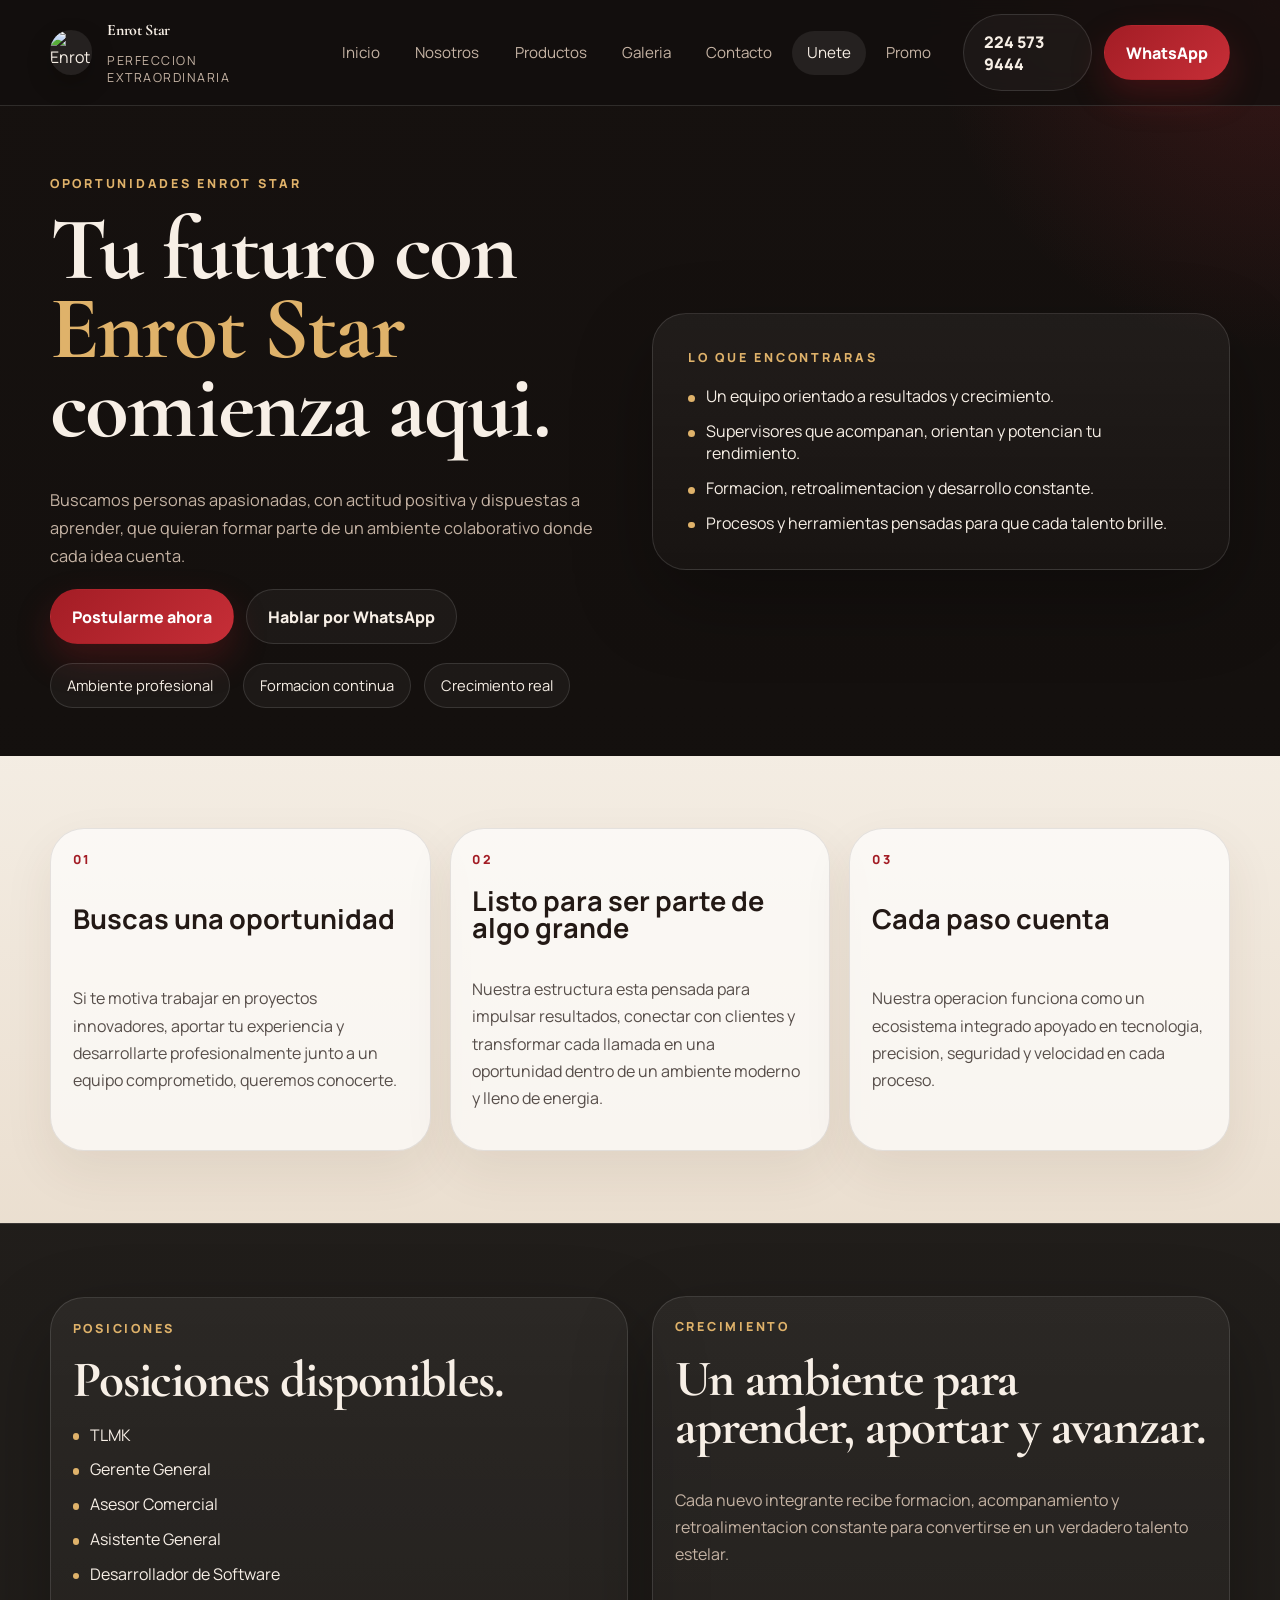
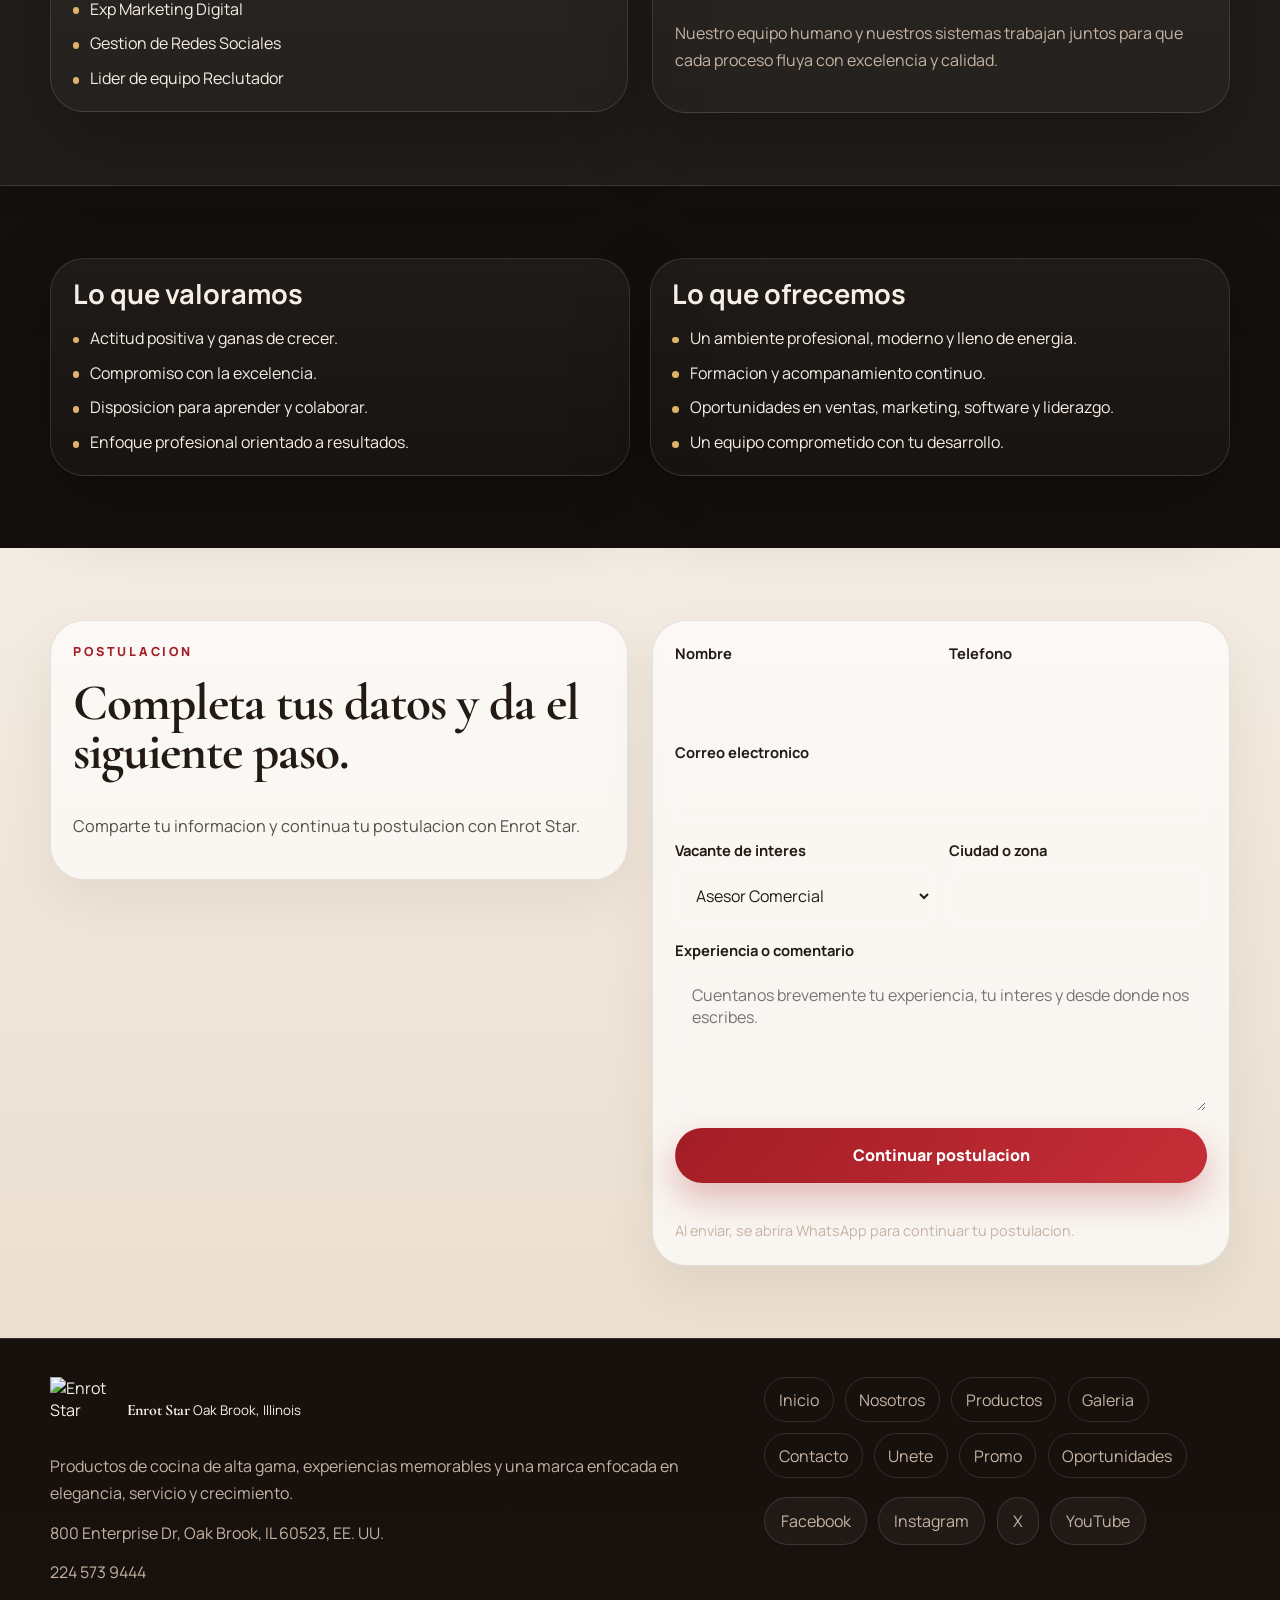
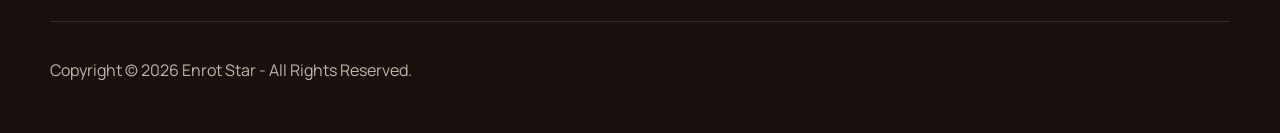
==== reclutamiento/index.html @ 2f328eff "Initial Enrot Star site" ====
<!DOCTYPE html>
<html lang="es">
  <head>
    <meta charset="UTF-8" />
    <meta name="viewport" content="width=device-width, initial-scale=1.0" />
    <title>Oportunidades | Enrot Star</title>
    <meta
      name="description"
      content="Forma parte de Enrot Star y descubre oportunidades en ventas, reclutamiento, marketing y tecnologia."
    />
    <link rel="preconnect" href="https://fonts.googleapis.com" />
    <link rel="preconnect" href="https://fonts.gstatic.com" crossorigin />
    <link
      href="https://fonts.googleapis.com/css2?family=Cormorant+Garamond:wght@500;600;700&family=Manrope:wght@400;500;600;700;800&display=swap"
      rel="stylesheet"
    />
    <link rel="stylesheet" href="../styles.css" />
  </head>
  <body data-page="careers">
    <div class="site-wrap">
      <div data-site-header></div>

      <main>
        <section class="hero">
          <div class="container landing-grid">
            <div class="stack">
              <span class="eyebrow">Oportunidades Enrot Star</span>
              <h1 class="hero-title">Tu futuro con <span class="hero-accent">Enrot Star</span> comienza aqui.</h1>
              <p class="hero-copy">
                Buscamos personas apasionadas, con actitud positiva y dispuestas a aprender, que
                quieran formar parte de un ambiente colaborativo donde cada idea cuenta.
              </p>
              <div class="btn-row">
                <a class="btn btn-primary" href="#formulario">Postularme ahora</a>
                <a class="btn btn-secondary" href="https://wa.me/12245739444" target="_blank" rel="noopener">
                  Hablar por WhatsApp
                </a>
              </div>
              <div class="meta-row">
                <span class="meta-chip">Ambiente profesional</span>
                <span class="meta-chip">Formacion continua</span>
                <span class="meta-chip">Crecimiento real</span>
              </div>
            </div>

            <article class="hero-panel stack">
              <span class="eyebrow">Lo que encontraras</span>
              <ul class="list">
                <li>Un equipo orientado a resultados y crecimiento.</li>
                <li>Supervisores que acompanan, orientan y potencian tu rendimiento.</li>
                <li>Formacion, retroalimentacion y desarrollo constante.</li>
                <li>Procesos y herramientas pensadas para que cada talento brille.</li>
              </ul>
            </article>
          </div>
        </section>

        <section class="section section-cream">
          <div class="container grid-3">
            <article class="detail-card stack">
              <span class="eyebrow eyebrow-dark">01</span>
              <h2 class="detail-title">Buscas una oportunidad</h2>
              <p class="detail-copy">
                Si te motiva trabajar en proyectos innovadores, aportar tu experiencia y
                desarrollarte profesionalmente junto a un equipo comprometido, queremos conocerte.
              </p>
            </article>
            <article class="detail-card stack">
              <span class="eyebrow eyebrow-dark">02</span>
              <h2 class="detail-title">Listo para ser parte de algo grande</h2>
              <p class="detail-copy">
                Nuestra estructura esta pensada para impulsar resultados, conectar con clientes y
                transformar cada llamada en una oportunidad dentro de un ambiente moderno y lleno de
                energia.
              </p>
            </article>
            <article class="detail-card stack">
              <span class="eyebrow eyebrow-dark">03</span>
              <h2 class="detail-title">Cada paso cuenta</h2>
              <p class="detail-copy">
                Nuestra operacion funciona como un ecosistema integrado apoyado en tecnologia,
                precision, seguridad y velocidad en cada proceso.
              </p>
            </article>
          </div>
        </section>

        <section class="section section-paper">
          <div class="container split-grid">
            <article class="detail-card stack">
              <span class="eyebrow">Posiciones</span>
              <h2 class="section-title">Posiciones disponibles.</h2>
              <ul class="detail-list">
                <li>TLMK</li>
                <li>Gerente General</li>
                <li>Asesor Comercial</li>
                <li>Asistente General</li>
                <li>Desarrollador de Software</li>
                <li>Exp Marketing Digital</li>
                <li>Gestion de Redes Sociales</li>
                <li>Lider de equipo Reclutador</li>
              </ul>
            </article>

            <article class="detail-card stack">
              <span class="eyebrow">Crecimiento</span>
              <h2 class="section-title">Un ambiente para aprender, aportar y avanzar.</h2>
              <p class="detail-copy">
                Cada nuevo integrante recibe formacion, acompanamiento y retroalimentacion
                constante para convertirse en un verdadero talento estelar.
              </p>
              <p class="detail-copy">
                Nuestro equipo humano y nuestros sistemas trabajan juntos para que cada proceso
                fluya con excelencia y calidad.
              </p>
            </article>
          </div>
        </section>

        <section class="section">
          <div class="container faq-grid">
            <article class="faq-card stack">
              <h3 class="detail-title">Lo que valoramos</h3>
              <ul class="faq-list">
                <li>Actitud positiva y ganas de crecer.</li>
                <li>Compromiso con la excelencia.</li>
                <li>Disposicion para aprender y colaborar.</li>
                <li>Enfoque profesional orientado a resultados.</li>
              </ul>
            </article>
            <article class="faq-card stack">
              <h3 class="detail-title">Lo que ofrecemos</h3>
              <ul class="faq-list">
                <li>Un ambiente profesional, moderno y lleno de energia.</li>
                <li>Formacion y acompanamiento continuo.</li>
                <li>Oportunidades en ventas, marketing, software y liderazgo.</li>
                <li>Un equipo comprometido con tu desarrollo.</li>
              </ul>
            </article>
          </div>
        </section>

        <section class="section section-cream" id="formulario">
          <div class="container contact-grid">
            <article class="contact-panel stack">
              <span class="eyebrow eyebrow-dark">Postulacion</span>
              <h2 class="section-title">Completa tus datos y da el siguiente paso.</h2>
              <p class="section-copy">
                Comparte tu informacion y continua tu postulacion con Enrot Star.
              </p>
            </article>

            <section class="form-shell stack">
              <form class="form-grid two-col" data-whatsapp-form data-form-type="empleo">
                <div class="field">
                  <label class="label" for="landing-name">Nombre</label>
                  <input id="landing-name" name="Nombre" data-label="Nombre" type="text" required />
                </div>
                <div class="field">
                  <label class="label" for="landing-phone">Telefono</label>
                  <input id="landing-phone" name="Telefono" data-label="Telefono" type="tel" required />
                </div>
                <div class="field full">
                  <label class="label" for="landing-email">Correo electronico</label>
                  <input id="landing-email" name="Correo electronico" data-label="Correo electronico" type="email" required />
                </div>
                <div class="field">
                  <label class="label" for="landing-role">Vacante de interes</label>
                  <select id="landing-role" name="Vacante de interes" data-label="Vacante de interes">
                    <option value="Asesor Comercial">Asesor Comercial</option>
                    <option value="Lider de equipo Reclutador">Lider de equipo Reclutador</option>
                    <option value="TLMK">TLMK</option>
                    <option value="Exp Marketing Digital">Exp Marketing Digital</option>
                    <option value="Gestion de Redes Sociales">Gestion de Redes Sociales</option>
                    <option value="Desarrollador de Software">Desarrollador de Software</option>
                  </select>
                </div>
                <div class="field">
                  <label class="label" for="landing-city">Ciudad o zona</label>
                  <input id="landing-city" name="Ciudad o zona" data-label="Ciudad o zona" type="text" />
                </div>
                <div class="field full">
                  <label class="label" for="landing-message">Experiencia o comentario</label>
                  <textarea
                    id="landing-message"
                    name="Experiencia"
                    data-label="Experiencia"
                    placeholder="Cuentanos brevemente tu experiencia, tu interes y desde donde nos escribes."
                  ></textarea>
                </div>
                <div class="field full">
                  <button class="btn btn-primary" type="submit">Continuar postulacion</button>
                  <div class="form-status" data-form-status></div>
                  <div class="form-note">
                    Al enviar, se abrira WhatsApp para continuar tu postulacion.
                  </div>
                </div>
              </form>
            </section>
          </div>
        </section>
      </main>

      <div data-site-footer></div>
    </div>

    <script src="../script.js"></script>
  </body>
</html>
---- styles.css ----
:root {
  --bg: #120f0d;
  --bg-soft: #1f1713;
  --panel: #211814;
  --panel-strong: #2b1f1a;
  --paper: #f8f1e7;
  --paper-soft: #efe3d4;
  --text: #f7efe6;
  --text-dark: #231915;
  --muted: #c5b3a4;
  --line: rgba(255, 255, 255, 0.12);
  --line-dark: rgba(35, 25, 21, 0.12);
  --brand: #a31d25;
  --brand-strong: #c62e37;
  --accent: #dfb26a;
  --shadow: 0 30px 80px rgba(0, 0, 0, 0.28);
  --radius-xl: 34px;
  --radius-lg: 24px;
  --radius-md: 18px;
  --radius-sm: 12px;
  --max-width: 1180px;
}

* {
  box-sizing: border-box;
}

html {
  scroll-behavior: smooth;
}

body {
  margin: 0;
  font-family: "Manrope", sans-serif;
  background:
    radial-gradient(circle at top right, rgba(198, 46, 55, 0.2), transparent 22rem),
    linear-gradient(180deg, #16110f 0%, #120f0d 42%, #18110d 100%);
  color: var(--text);
}

img {
  max-width: 100%;
  display: block;
}

a {
  color: inherit;
  text-decoration: none;
}

button,
input,
textarea,
select {
  font: inherit;
}

.site-wrap {
  min-height: 100vh;
}

.container {
  width: min(var(--max-width), calc(100% - 2rem));
  margin: 0 auto;
}

.stack {
  display: grid;
  gap: 1.2rem;
}

.section {
  padding: 4.5rem 0;
}

.section-cream {
  background: linear-gradient(180deg, rgba(248, 241, 231, 0.98), rgba(239, 227, 212, 0.98));
  color: var(--text-dark);
}

.section-paper {
  background: rgba(248, 241, 231, 0.06);
  border-top: 1px solid var(--line);
  border-bottom: 1px solid var(--line);
}

.eyebrow {
  letter-spacing: 0.22em;
  text-transform: uppercase;
  font-size: 0.78rem;
  font-weight: 800;
  color: var(--accent);
}

.eyebrow-dark {
  color: var(--brand);
}

.section-title,
.page-title,
.hero-title,
.card-title,
.footer-brand strong {
  font-family: "Cormorant Garamond", serif;
  font-weight: 700;
  letter-spacing: -0.02em;
}

.section-title,
.page-title {
  margin: 0;
  font-size: clamp(2rem, 4vw, 3.4rem);
  line-height: 0.95;
}

.section-copy,
.page-copy,
.hero-copy {
  font-size: 1.02rem;
  line-height: 1.72;
  color: var(--muted);
}

.section-cream .section-copy,
.section-cream .page-copy,
.section-cream .meta-copy,
.section-cream .detail-copy {
  color: rgba(35, 25, 21, 0.76);
}

.chip-row,
.meta-row,
.btn-row {
  display: flex;
  flex-wrap: wrap;
  gap: 0.8rem;
}

.chip,
.meta-chip {
  border: 1px solid var(--line);
  background: rgba(255, 255, 255, 0.04);
  color: var(--text);
  border-radius: 999px;
  padding: 0.72rem 1rem;
  font-size: 0.92rem;
}

.section-cream .chip,
.section-cream .meta-chip {
  border-color: rgba(35, 25, 21, 0.1);
  background: rgba(35, 25, 21, 0.04);
  color: var(--text-dark);
}

.btn {
  display: inline-flex;
  align-items: center;
  justify-content: center;
  gap: 0.65rem;
  min-height: 3.25rem;
  padding: 0.95rem 1.3rem;
  border-radius: 999px;
  border: 1px solid transparent;
  font-weight: 800;
  transition: transform 180ms ease, background 180ms ease, border-color 180ms ease;
}

.btn:hover {
  transform: translateY(-2px);
}

.btn-primary {
  background: linear-gradient(135deg, var(--brand) 0%, var(--brand-strong) 100%);
  color: #fff;
  box-shadow: 0 16px 35px rgba(163, 29, 37, 0.28);
}

.btn-secondary {
  background: rgba(255, 255, 255, 0.04);
  border-color: var(--line);
}

.btn-light {
  background: rgba(35, 25, 21, 0.06);
  color: var(--text-dark);
  border-color: rgba(35, 25, 21, 0.12);
}

.btn-ghost {
  background: transparent;
  border-color: var(--line);
}

.header-shell {
  position: sticky;
  top: 0;
  z-index: 40;
  backdrop-filter: blur(18px);
  background: rgba(18, 15, 13, 0.78);
  border-bottom: 1px solid var(--line);
}

.header-bar {
  display: flex;
  align-items: center;
  justify-content: space-between;
  gap: 1rem;
  padding: 0.9rem 0;
}

.brand {
  display: inline-flex;
  align-items: center;
  gap: 0.95rem;
}

.brand img {
  width: 2.8rem;
  height: 2.8rem;
  border-radius: 999px;
  object-fit: cover;
  background: rgba(255, 255, 255, 0.08);
  box-shadow: 0 10px 24px rgba(0, 0, 0, 0.24);
}

.brand small {
  display: block;
  color: var(--muted);
  font-size: 0.78rem;
  letter-spacing: 0.12em;
  text-transform: uppercase;
}

.desktop-nav {
  display: flex;
  align-items: center;
  gap: 0.3rem;
}

.desktop-nav a,
.mobile-nav a {
  padding: 0.72rem 0.95rem;
  border-radius: 999px;
  font-size: 0.95rem;
  color: var(--muted);
}

.desktop-nav a:hover,
.desktop-nav a[aria-current="page"],
.mobile-nav a:hover,
.mobile-nav a[aria-current="page"] {
  color: var(--text);
  background: rgba(255, 255, 255, 0.08);
}

.header-cta {
  display: flex;
  align-items: center;
  gap: 0.75rem;
}

.mobile-toggle {
  display: none;
  width: 3rem;
  height: 3rem;
  border-radius: 999px;
  border: 1px solid var(--line);
  background: rgba(255, 255, 255, 0.05);
  color: var(--text);
}

.mobile-drawer {
  display: none;
  border-top: 1px solid var(--line);
}

.mobile-drawer-inner {
  padding: 1rem 0 1.4rem;
}

.mobile-nav {
  display: grid;
  gap: 0.35rem;
}

.mobile-nav a,
.mobile-actions a {
  border: 1px solid var(--line);
}

.mobile-actions {
  display: grid;
  gap: 0.8rem;
  margin-top: 1rem;
}

body.nav-open .mobile-drawer {
  display: block;
}

.hero {
  padding: 4.3rem 0 3rem;
}

.hero-grid,
.page-hero-grid,
.split-grid,
.contact-grid,
.promo-grid,
.landing-grid {
  display: grid;
  gap: 1.5rem;
  align-items: center;
}

.hero-grid {
  grid-template-columns: 1.2fr 0.8fr;
}

.hero-panel,
.page-hero-card,
.panel,
.card,
.detail-card,
.contact-panel,
.form-shell,
.quote-card,
.gallery-card,
.promo-card,
.faq-card,
.status-card {
  border: 1px solid var(--line);
  background: linear-gradient(180deg, rgba(255, 255, 255, 0.05), rgba(255, 255, 255, 0.02));
  border-radius: var(--radius-xl);
  box-shadow: var(--shadow);
}

.hero-copy {
  max-width: 40rem;
  margin: 1.2rem 0 0;
}

.hero-title {
  margin: 0;
  font-size: clamp(3rem, 7vw, 5.8rem);
  line-height: 0.88;
}

.hero-accent {
  color: var(--accent);
}

.hero-panel {
  padding: clamp(1.4rem, 4vw, 2.2rem);
}

.hero-aside {
  display: grid;
  gap: 1rem;
}

.brand-badge {
  display: inline-flex;
  align-items: center;
  gap: 0.8rem;
}

.brand-badge img {
  width: 4rem;
  height: 4rem;
  object-fit: contain;
}

.list,
.product-list,
.detail-list,
.faq-list {
  display: grid;
  gap: 0.8rem;
  padding: 0;
  margin: 0;
  list-style: none;
}

.list li,
.product-list li,
.detail-list li,
.faq-list li {
  position: relative;
  padding-left: 1.1rem;
}

.list li::before,
.product-list li::before,
.detail-list li::before,
.faq-list li::before {
  content: "";
  position: absolute;
  left: 0;
  top: 0.62rem;
  width: 0.42rem;
  height: 0.42rem;
  border-radius: 999px;
  background: var(--accent);
}

.grid-3,
.grid-4,
.stats-grid,
.gallery-grid,
.product-grid,
.faq-grid {
  display: grid;
  gap: 1.2rem;
}

.grid-3 {
  grid-template-columns: repeat(3, minmax(0, 1fr));
}

.grid-4 {
  grid-template-columns: repeat(4, minmax(0, 1fr));
}

.stats-grid {
  grid-template-columns: repeat(3, minmax(0, 1fr));
}

.product-grid {
  grid-template-columns: repeat(2, minmax(0, 1fr));
}

.gallery-grid {
  grid-template-columns: repeat(3, minmax(0, 1fr));
}

.faq-grid {
  grid-template-columns: repeat(2, minmax(0, 1fr));
}

.card,
.detail-card,
.product-card,
.gallery-card,
.faq-card,
.status-card {
  padding: 1.35rem;
}

.card-title,
.detail-title,
.product-title {
  margin: 0;
  font-size: 1.7rem;
  line-height: 1;
}

.card-copy,
.detail-copy,
.product-copy,
.meta-copy {
  color: var(--muted);
  line-height: 1.7;
}

.section-cream .card,
.section-cream .detail-card,
.section-cream .product-card,
.section-cream .gallery-card,
.section-cream .faq-card,
.section-cream .status-card,
.section-cream .form-shell,
.section-cream .contact-panel,
.section-cream .panel {
  background: rgba(255, 255, 255, 0.66);
  border-color: rgba(35, 25, 21, 0.1);
  box-shadow: 0 20px 50px rgba(71, 47, 31, 0.08);
}

.section-cream .card-copy,
.section-cream .product-copy,
.section-cream .label,
.section-cream .field input,
.section-cream .field textarea,
.section-cream .field select {
  color: var(--text-dark);
}

.page-hero {
  padding: 3.2rem 0 2rem;
}

.page-hero-grid,
.split-grid,
.contact-grid,
.promo-grid,
.landing-grid {
  grid-template-columns: repeat(2, minmax(0, 1fr));
}

.page-hero-card {
  padding: clamp(1.4rem, 4vw, 2rem);
}

.page-title {
  margin-top: 0.4rem;
}

.media {
  position: relative;
  overflow: hidden;
  min-height: 14rem;
  border-radius: var(--radius-lg);
  background: linear-gradient(135deg, rgba(163, 29, 37, 0.35), rgba(223, 178, 106, 0.18));
}

.media img {
  width: 100%;
  height: 100%;
  min-height: 14rem;
  object-fit: cover;
}

.media.placeholder::before {
  content: attr(data-label);
  position: absolute;
  inset: 0;
  display: grid;
  place-items: center;
  padding: 1rem;
  color: rgba(255, 255, 255, 0.76);
  text-align: center;
  letter-spacing: 0.08em;
  text-transform: uppercase;
  font-size: 0.82rem;
  font-weight: 800;
  background:
    linear-gradient(135deg, rgba(163, 29, 37, 0.18), rgba(223, 178, 106, 0.18)),
    repeating-linear-gradient(
      135deg,
      rgba(255, 255, 255, 0.08) 0,
      rgba(255, 255, 255, 0.08) 12px,
      rgba(255, 255, 255, 0.02) 12px,
      rgba(255, 255, 255, 0.02) 24px
    );
}

.icon-badge {
  display: inline-flex;
  align-items: center;
  justify-content: center;
  width: 2.75rem;
  height: 2.75rem;
  border-radius: 999px;
  background: rgba(255, 255, 255, 0.08);
  color: var(--accent);
  font-weight: 900;
}

.section-cream .icon-badge {
  background: rgba(163, 29, 37, 0.08);
  color: var(--brand);
}

.stat {
  padding: 1.25rem;
  border-radius: var(--radius-lg);
  border: 1px solid var(--line);
  background: rgba(255, 255, 255, 0.03);
}

.section-cream .stat {
  border-color: rgba(35, 25, 21, 0.08);
  background: rgba(255, 255, 255, 0.55);
}

.stat strong {
  display: block;
  font-size: 2.1rem;
  font-family: "Cormorant Garamond", serif;
}

.product-card {
  display: grid;
  gap: 1rem;
  padding: 1rem;
  border: 1px solid rgba(35, 25, 21, 0.12);
  background: rgba(255, 255, 255, 0.65);
  color: var(--text-dark);
  border-radius: var(--radius-xl);
}

.product-card .media {
  min-height: 16rem;
}

.product-title {
  font-size: 1.95rem;
}

.product-list {
  margin-top: 0.3rem;
}

.product-note {
  padding: 1.3rem;
  border-left: 4px solid var(--brand);
  background: rgba(163, 29, 37, 0.06);
  border-radius: 0 var(--radius-md) var(--radius-md) 0;
}

.video-shell {
  overflow: hidden;
  border-radius: var(--radius-xl);
  border: 1px solid var(--line);
  box-shadow: var(--shadow);
}

.video-shell iframe {
  width: 100%;
  min-height: 28rem;
  border: 0;
}

.gallery-card {
  overflow: hidden;
  padding: 0;
}

.gallery-card .media {
  border-radius: 0;
  min-height: 18rem;
}

.gallery-copy {
  padding: 1rem 1rem 1.2rem;
}

.gallery-copy strong {
  display: block;
  margin-bottom: 0.35rem;
}

.contact-grid {
  align-items: start;
}

.contact-panel,
.form-shell {
  padding: 1.4rem;
}

.contact-quicklinks {
  display: grid;
  gap: 0.85rem;
}

.quicklink {
  display: flex;
  align-items: center;
  justify-content: space-between;
  gap: 1rem;
  padding: 1rem 1.05rem;
  border-radius: var(--radius-md);
  border: 1px solid var(--line);
  background: rgba(255, 255, 255, 0.04);
}

.section-cream .quicklink {
  border-color: rgba(35, 25, 21, 0.1);
  background: rgba(35, 25, 21, 0.04);
}

.social-row {
  display: flex;
  flex-wrap: wrap;
  gap: 0.7rem;
}

.social-row a {
  padding: 0.75rem 0.95rem;
  border-radius: 999px;
  border: 1px solid var(--line);
  background: rgba(255, 255, 255, 0.04);
  color: var(--muted);
}

.section-cream .social-row a {
  border-color: rgba(35, 25, 21, 0.12);
  background: rgba(35, 25, 21, 0.04);
  color: rgba(35, 25, 21, 0.82);
}

.form-grid {
  display: grid;
  gap: 1rem;
}

.form-grid.two-col {
  grid-template-columns: repeat(2, minmax(0, 1fr));
}

.field {
  display: grid;
  gap: 0.5rem;
}

.field.full {
  grid-column: 1 / -1;
}

.label {
  font-size: 0.92rem;
  color: var(--muted);
  font-weight: 700;
}

.field input,
.field textarea,
.field select {
  width: 100%;
  padding: 0.95rem 1rem;
  border: 1px solid var(--line);
  border-radius: 16px;
  background: rgba(255, 255, 255, 0.05);
  color: var(--text);
  outline: none;
}

.field input:focus,
.field textarea:focus,
.field select:focus {
  border-color: rgba(223, 178, 106, 0.7);
  box-shadow: 0 0 0 3px rgba(223, 178, 106, 0.12);
}

.field textarea {
  min-height: 9rem;
  resize: vertical;
}

.field input[type="file"] {
  padding: 0.85rem;
}

.form-note,
.form-status {
  font-size: 0.9rem;
  line-height: 1.6;
}

.form-note {
  color: var(--muted);
}

.form-status {
  min-height: 1.3rem;
  color: var(--accent);
  font-weight: 700;
}

.quote-card {
  padding: 1.25rem;
}

.quote-card blockquote {
  margin: 0;
  font-size: 1.02rem;
  line-height: 1.85;
  color: var(--muted);
}

.section-cream .quote-card blockquote {
  color: rgba(35, 25, 21, 0.78);
}

.cta-band {
  padding: 2rem;
  border-radius: var(--radius-xl);
  background:
    linear-gradient(135deg, rgba(163, 29, 37, 0.95), rgba(102, 10, 17, 0.95)),
    linear-gradient(180deg, rgba(255, 255, 255, 0.08), rgba(255, 255, 255, 0.02));
  box-shadow: var(--shadow);
}

.cta-band h2 {
  margin: 0;
  font-family: "Cormorant Garamond", serif;
  font-size: clamp(2rem, 4vw, 3.2rem);
  line-height: 0.95;
}

.cta-band p {
  color: rgba(255, 255, 255, 0.82);
  line-height: 1.72;
}

.footer {
  padding: 2.4rem 0 3rem;
  border-top: 1px solid var(--line);
}

.footer-grid {
  display: grid;
  gap: 1rem;
  grid-template-columns: 1.2fr 0.8fr;
  align-items: start;
}

.footer-brand {
  display: grid;
  gap: 0.75rem;
}

.footer-brand p,
.footer-note {
  margin: 0;
  color: var(--muted);
  line-height: 1.7;
}

.footer-links {
  display: flex;
  flex-wrap: wrap;
  gap: 0.7rem;
}

.footer-links a {
  padding: 0.65rem 0.85rem;
  border-radius: 999px;
  border: 1px solid var(--line);
  color: var(--muted);
}

.footer-links a:hover {
  color: var(--text);
  background: rgba(255, 255, 255, 0.06);
}

.divider {
  width: 100%;
  height: 1px;
  background: var(--line);
  margin: 1rem 0;
}

@media (max-width: 1024px) {
  .grid-3,
  .grid-4,
  .stats-grid,
  .gallery-grid,
  .faq-grid,
  .product-grid,
  .hero-grid,
  .page-hero-grid,
  .split-grid,
  .contact-grid,
  .promo-grid,
  .landing-grid,
  .footer-grid {
    grid-template-columns: 1fr;
  }

  .desktop-nav,
  .header-cta {
    display: none;
  }

  .mobile-toggle {
    display: inline-flex;
    align-items: center;
    justify-content: center;
  }

  .hero {
    padding-top: 3.2rem;
  }
}

@media (max-width: 720px) {
  .section {
    padding: 3.6rem 0;
  }

  .hero-title {
    font-size: clamp(2.5rem, 12vw, 4.4rem);
  }

  .video-shell iframe {
    min-height: 16rem;
  }

  .form-grid.two-col {
    grid-template-columns: 1fr;
  }
}
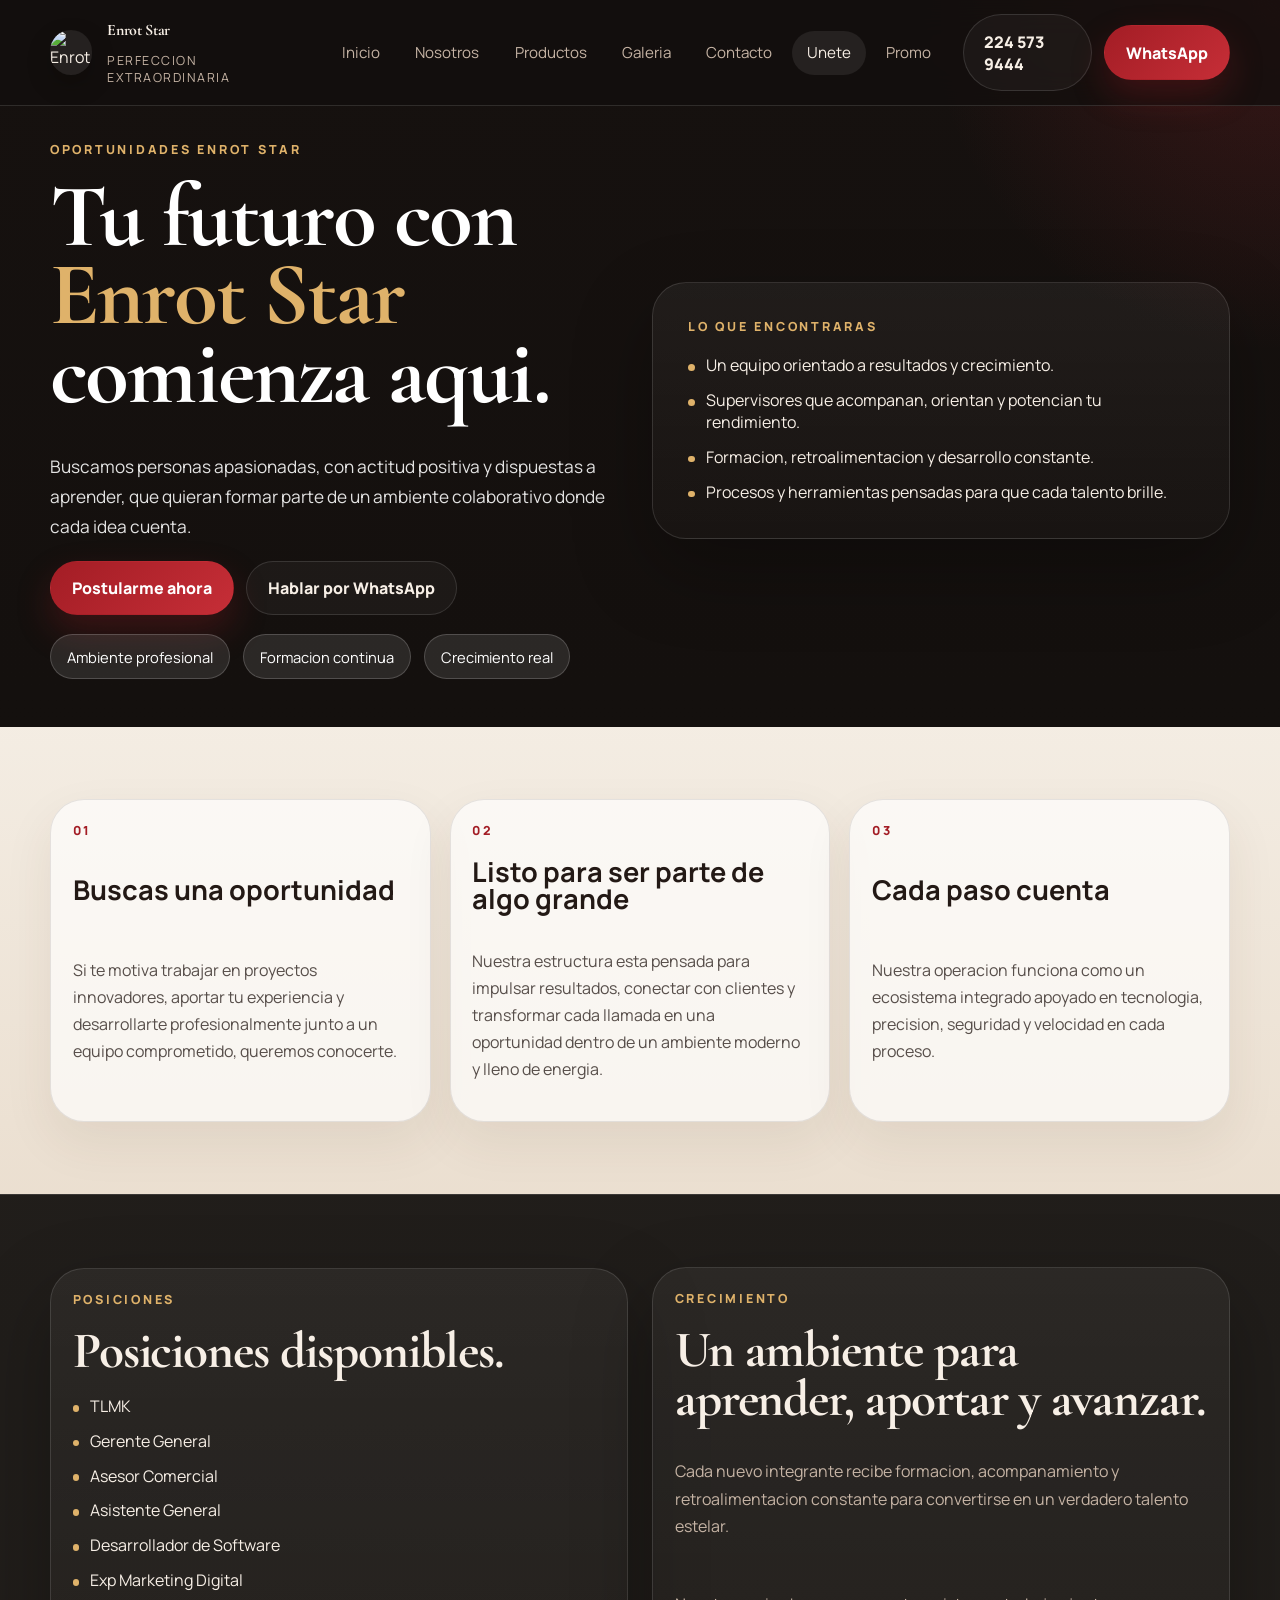
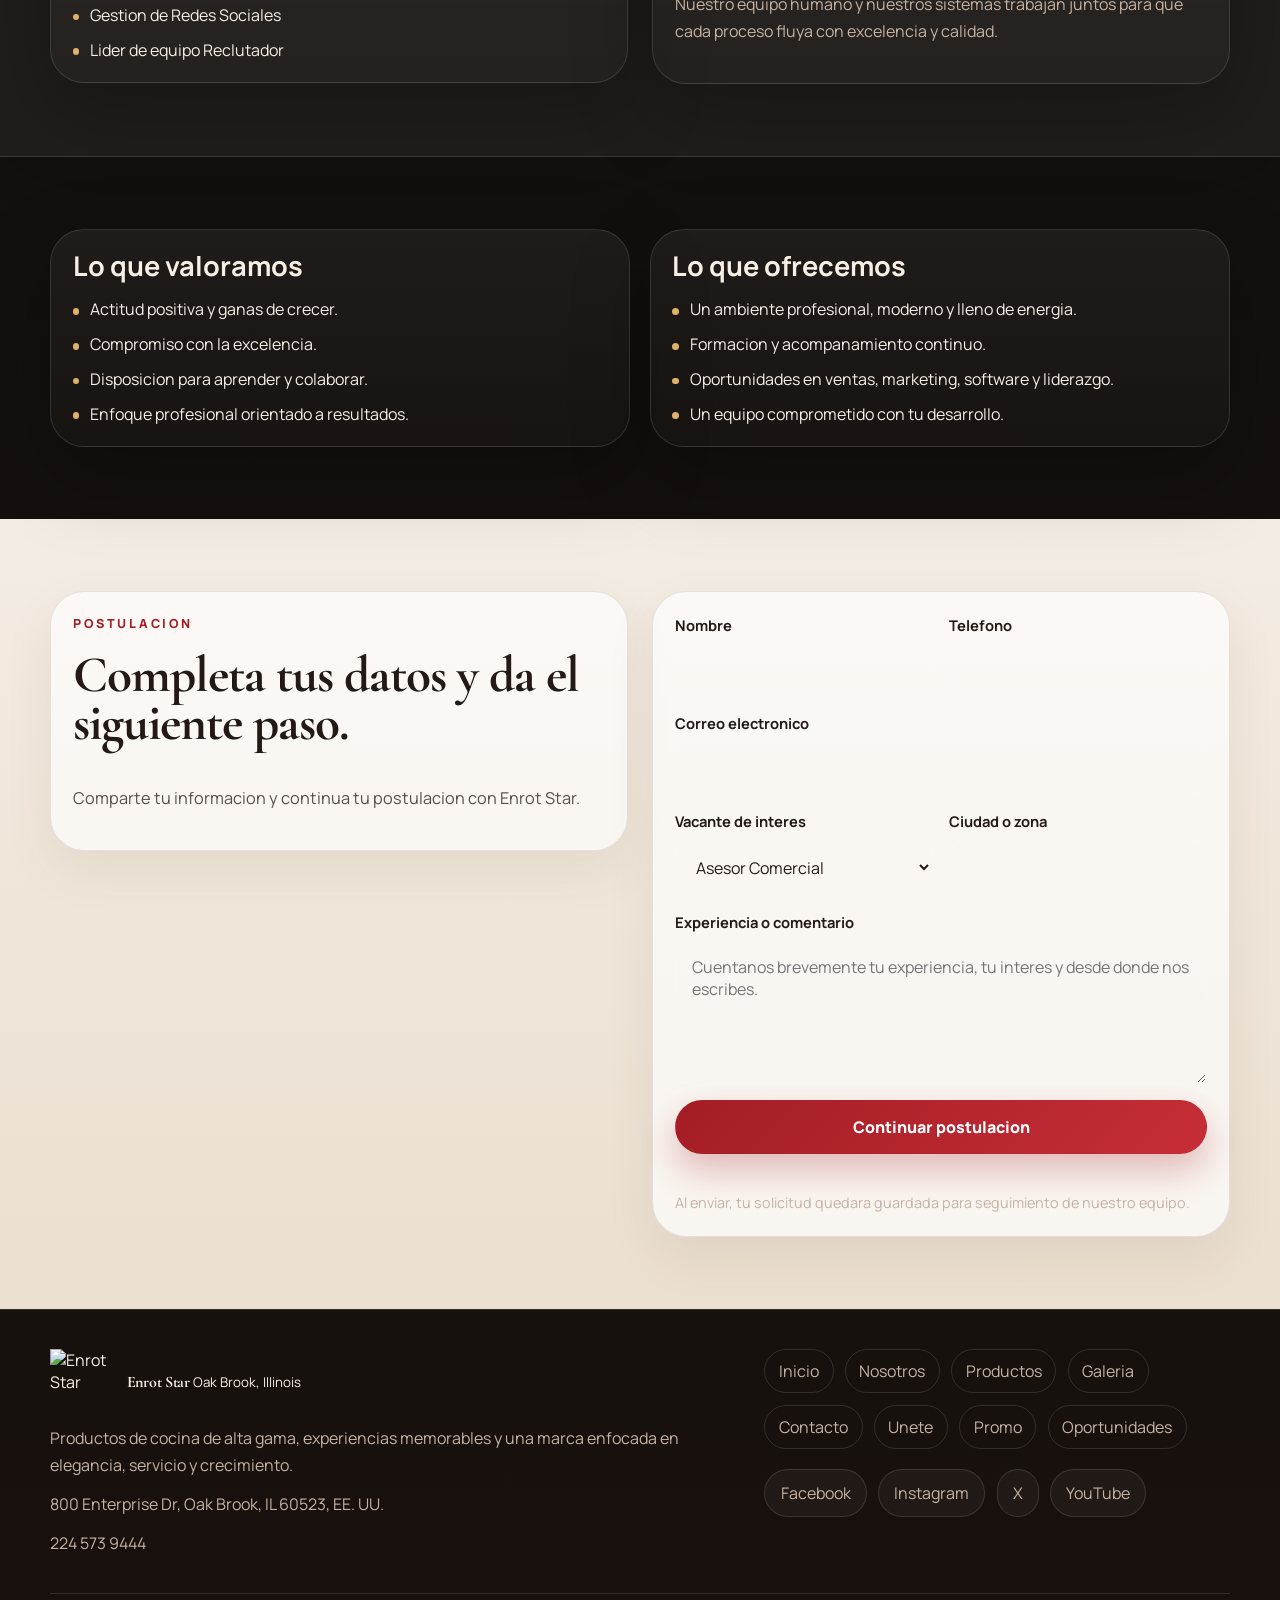
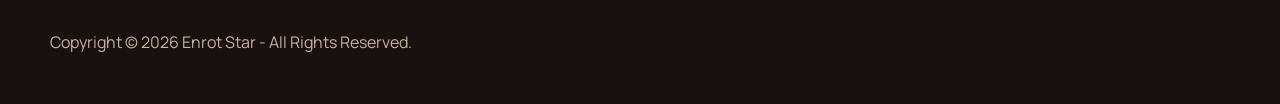
==== commit 9e03e340: "Connect recruitment forms to Coach CRM" ====
--- a/reclutamiento/index.html
+++ b/reclutamiento/index.html
@@ -16,7 +16,11 @@
     />
     <link rel="stylesheet" href="../styles.css" />
   </head>
-  <body data-page="careers">
+  <body
+    data-page="careers"
+    data-coach-api-base="https://ventas-ia.onrender.com"
+    data-coach-recruitment-share-code="7d637252"
+  >
     <div class="site-wrap">
       <div data-site-header></div>
 
@@ -152,6 +156,16 @@
 
             <section class="form-shell stack">
               <form class="form-grid two-col" data-whatsapp-form data-form-type="empleo">
+                <div class="field" style="display: none" aria-hidden="true">
+                  <label class="label" for="landing-website">Website</label>
+                  <input
+                    id="landing-website"
+                    name="Website"
+                    type="text"
+                    tabindex="-1"
+                    autocomplete="off"
+                  />
+                </div>
                 <div class="field">
                   <label class="label" for="landing-name">Nombre</label>
                   <input id="landing-name" name="Nombre" data-label="Nombre" type="text" required />
@@ -192,7 +206,7 @@
                   <button class="btn btn-primary" type="submit">Continuar postulacion</button>
                   <div class="form-status" data-form-status></div>
                   <div class="form-note">
-                    Al enviar, se abrira WhatsApp para continuar tu postulacion.
+                    Al enviar, tu solicitud quedara guardada para seguimiento de nuestro equipo.
                   </div>
                 </div>
               </form>
--- a/styles.css
+++ b/styles.css
@@ -300,7 +300,7 @@
 }
 
 .hero {
-  padding: 4.3rem 0 3rem;
+  padding: 2.2rem 0 3rem;
 }
 
 .hero-grid,
@@ -316,6 +316,49 @@
 
 .hero-grid {
   grid-template-columns: 1.2fr 0.8fr;
+}
+
+.hero-stage {
+  position: relative;
+  overflow: hidden;
+  min-height: clamp(34rem, 72vh, 50rem);
+  border: 1px solid var(--line);
+  border-radius: calc(var(--radius-xl) + 6px);
+  box-shadow: var(--shadow);
+  background: #060504;
+}
+
+.hero-stage-media,
+.hero-stage-media img {
+  width: 100%;
+  height: 100%;
+}
+
+.hero-stage-media img {
+  min-height: clamp(34rem, 72vh, 50rem);
+  object-fit: cover;
+  object-position: center;
+}
+
+.hero-stage-overlay {
+  position: absolute;
+  inset: 0;
+  background:
+    linear-gradient(90deg, rgba(6, 5, 4, 0.86) 0%, rgba(6, 5, 4, 0.64) 40%, rgba(6, 5, 4, 0.28) 100%),
+    linear-gradient(180deg, rgba(6, 5, 4, 0.16) 0%, rgba(6, 5, 4, 0.42) 54%, rgba(6, 5, 4, 0.84) 100%);
+}
+
+.hero-stage-content {
+  position: absolute;
+  inset: 0;
+  z-index: 1;
+  display: flex;
+  flex-direction: column;
+  justify-content: center;
+  align-items: flex-start;
+  gap: 1rem;
+  padding: clamp(1.6rem, 5vw, 4rem);
+  max-width: 52rem;
 }
 
 .hero-panel,
@@ -339,12 +382,16 @@
 .hero-copy {
   max-width: 40rem;
   margin: 1.2rem 0 0;
+  color: rgba(255, 255, 255, 0.88);
+  font-size: 1.08rem;
 }
 
 .hero-title {
   margin: 0;
   font-size: clamp(3rem, 7vw, 5.8rem);
   line-height: 0.88;
+  max-width: 12ch;
+  color: #fff;
 }
 
 .hero-accent {
@@ -355,9 +402,16 @@
   padding: clamp(1.4rem, 4vw, 2.2rem);
 }
 
-.hero-aside {
-  display: grid;
-  gap: 1rem;
+.hero .meta-chip {
+  border-color: rgba(255, 255, 255, 0.18);
+  background: rgba(255, 255, 255, 0.1);
+  color: #fff;
+}
+
+.hero-secondary {
+  background: rgba(255, 255, 255, 0.08);
+  border-color: rgba(255, 255, 255, 0.18);
+  color: #fff;
 }
 
 .brand-badge {
@@ -876,6 +930,11 @@
   .hero {
     padding-top: 3.2rem;
   }
+
+  .hero-stage,
+  .hero-stage-media img {
+    min-height: 31rem;
+  }
 }
 
 @media (max-width: 720px) {
@@ -885,6 +944,17 @@
 
   .hero-title {
     font-size: clamp(2.5rem, 12vw, 4.4rem);
+    max-width: 10ch;
+  }
+
+  .hero-stage,
+  .hero-stage-media img {
+    min-height: 28rem;
+  }
+
+  .hero-stage-content {
+    justify-content: flex-end;
+    padding: 1.35rem;
   }
 
   .video-shell iframe {
